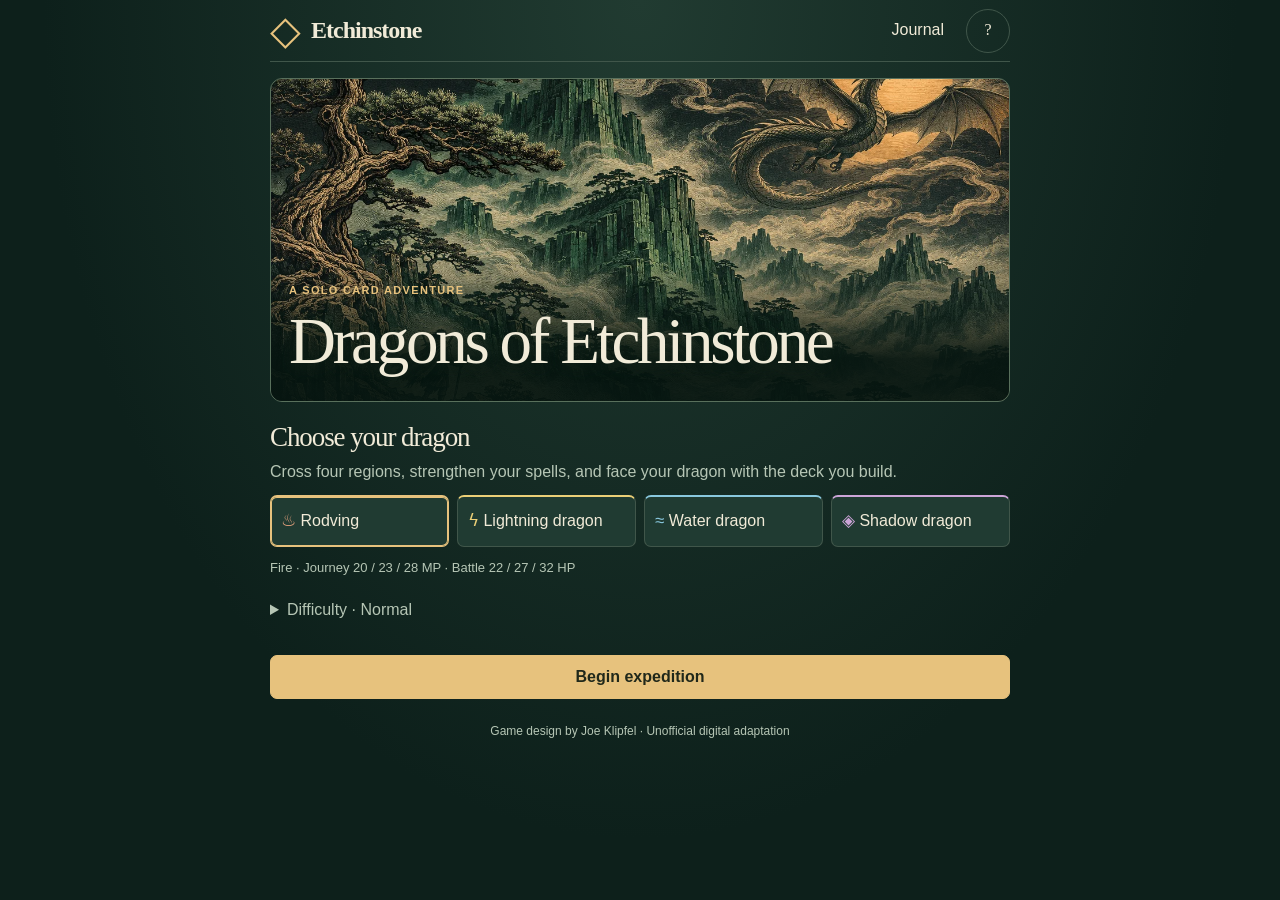
==== public/index.html @ ca99e6ba "feat: implement playable offline Dragons of Etchinstone campaign" ====
<!doctype html>
<html lang="en">
  <head>
    <meta charset="utf-8" />
    <meta
      name="viewport"
      content="width=device-width, initial-scale=1, viewport-fit=cover"
    />
    <meta name="theme-color" content="#102821" />
    <meta name="apple-mobile-web-app-capable" content="yes" />
    <link rel="manifest" href="./manifest.webmanifest" />
    <link rel="apple-touch-icon" href="./icon-192.png" />
    <title>Dragons of Etchinstone</title>
    <link rel="stylesheet" href="./style.css" />
  </head>
  <body>
    <header>
      <span class="mark" aria-hidden="true">◇</span><strong>Etchinstone</strong
      ><button id="journal" aria-label="Open expedition journal">Journal</button
      ><button id="help" aria-label="How to play">?</button>
    </header>
    <main id="app"></main>
    <dialog id="panel">
      <form method="dialog">
        <button autofocus class="close">Close</button>
      </form>
      <div id="details"></div>
    </dialog>
    <div aria-live="polite" id="status"></div>
    <script type="module" src="./app.mjs"></script>
  </body>
</html>
---- public/style.css ----
:root {
  color-scheme: dark;
  --ink: #f1ebd8;
  --muted: #b6c6b5;
  --gold: #e7c27d;
  --bg: #0d201b;
  --edge: #40564a;
  --panel: #193229;
  font:
    16px/1.42 "Avenir Next",
    Avenir,
    -apple-system,
    sans-serif;
  color: var(--ink);
  background: var(--bg);
}
* {
  box-sizing: border-box;
}
body {
  margin: 0;
  padding: env(safe-area-inset-top) max(14px, env(safe-area-inset-right))
    max(24px, env(safe-area-inset-bottom)) max(14px, env(safe-area-inset-left));
  min-height: 100vh;
  background: radial-gradient(ellipse at 50% 0, #213b31, transparent 66%);
}
header,
main {
  max-width: 740px;
  margin: auto;
}
header {
  display: flex;
  align-items: center;
  gap: 10px;
  height: 62px;
  border-bottom: 1px solid var(--edge);
}
header strong {
  font:
    600 24px Georgia,
    serif;
  letter-spacing: -1px;
  flex: 1;
}
.mark {
  color: var(--gold);
  font: 40px Georgia;
}
button,
select {
  font: inherit;
  color: inherit;
  background: #203b32;
  border: 1px solid var(--edge);
  border-radius: 7px;
  padding: 8px 12px;
  min-height: 44px;
  cursor: pointer;
  touch-action: manipulation;
}
button:disabled {
  opacity: 0.44;
  cursor: default;
}
button:focus-visible,
select:focus-visible {
  outline: 3px solid var(--gold);
  outline-offset: 2px;
}
button[aria-pressed="true"],
.selected {
  border-color: var(--gold);
  box-shadow: inset 0 0 0 1px var(--gold);
}
header button {
  background: transparent;
  border: 0;
}
#help {
  font-family: Georgia;
  border: 1px solid var(--edge);
  width: 44px;
  border-radius: 50%;
}
main {
  padding-top: 16px;
}
h1,
h2,
h3,
p {
  margin: 0;
}
h1,
h2,
h3,
.cname {
  font-family: Georgia, "Times New Roman", serif;
  font-weight: 500;
  line-height: 1.1;
}
h1 {
  font-size: clamp(36px, 8vw, 65px);
  letter-spacing: -0.05em;
}
h2 {
  font-size: 27px;
  letter-spacing: -0.04em;
}
h3 {
  font-size: 21px;
}
p {
  color: var(--muted);
  margin: 8px 0 12px;
}
.over,
small,
.stat {
  font-weight: 700;
  font-size: 11px;
  letter-spacing: 0.12em;
  text-transform: uppercase;
}
.over {
  color: var(--gold);
  margin-bottom: 7px;
}
.cover,
.banner {
  background: #234037 url("./vale.webp") center 45% / cover;
  border: 1px solid #59705c;
  border-radius: 12px;
  overflow: hidden;
  position: relative;
}
.cover {
  display: flex;
  align-items: flex-end;
  min-height: clamp(235px, 36vh, 375px);
}
.cover > div,
.banner > div {
  width: 100%;
  padding: 24px 18px;
  background: linear-gradient(transparent, rgba(6, 21, 16, 0.94) 70%);
}
.cover h1 {
  max-width: 9em;
  text-shadow: 0 2px 15px #15251a;
}
.banner > div {
  padding: 42px 16px 12px;
}
.banner h1 {
  font-size: 32px;
}
.section {
  margin: 21px 0;
}
.line,
.actions,
.stats {
  display: flex;
  align-items: center;
  gap: 8px;
  flex-wrap: wrap;
}
.line {
  justify-content: space-between;
}
.line small,
.muted {
  color: var(--muted);
}
.dragons,
.cards {
  display: grid;
  grid-template-columns: repeat(2, minmax(0, 1fr));
  gap: 8px;
  margin: 12px 0;
}
.dragon,
.card {
  text-align: left;
  position: relative;
  overflow: hidden;
}
.dragon {
  padding: 12px 10px;
  border-top: 2px solid var(--el);
}
.glyph {
  color: var(--el);
  font-size: 17px;
}
.fire {
  --el: #efa780;
}
.water {
  --el: #89c8de;
}
.lightning {
  --el: #ebcf77;
}
.shadow {
  --el: #cca5d8;
}
.primary {
  width: 100%;
  background: var(--gold);
  border-color: var(--gold);
  color: #20281a;
  font-weight: 750;
}
.primary,
.wide {
  margin-top: 10px;
}
.wide {
  width: 100%;
}
.enc,
.box {
  padding: 14px;
  background: #172e26;
  border: 1px solid var(--edge);
  border-radius: 10px;
  margin-top: 12px;
}
.stats {
  color: var(--muted);
  font-size: 14px;
  margin: 8px 0 0;
}
.stat {
  padding: 4px 8px;
  background: #2a4135;
  color: #e5e9d8;
  border-radius: 4px;
  letter-spacing: 0.03em;
}
.slots {
  display: grid;
  grid-template-columns: repeat(3, minmax(0, 1fr));
  gap: 6px;
  margin: 8px 0;
}
.slot {
  background: #14271e;
  text-align: left;
  min-height: 57px;
  padding: 6px;
}
.slot small {
  display: block;
  color: var(--gold);
  font-size: 10px;
}
.slot span {
  font: 15px Georgia;
}
.card {
  padding: 10px;
  border-color: #536251;
  border-left: 3px solid var(--el);
  background: linear-gradient(130deg, #2a4034, #192c25);
}
.card .line {
  font-size: 11px;
  color: var(--el);
  font-weight: 700;
}
.cname {
  display: block;
  font-size: 20px;
  margin: 5px 0 8px;
}
.card .numbers {
  display: block;
  font-size: 12px;
  color: #e2e6d6;
  line-height: 1.55;
}
.foot,
.hint {
  color: var(--muted);
  font-size: 13px;
  margin: 7px 0;
}
.result {
  font-size: 17px;
  color: var(--gold);
}
.tag {
  font-size: 12px;
  color: var(--gold);
}
select {
  max-width: 100%;
}
dialog {
  width: min(95vw, 510px);
  max-height: 82dvh;
  color: var(--ink);
  background: #162e25;
  border: 1px solid #6b806c;
  border-radius: 12px;
  padding: 20px;
}
dialog::backdrop {
  background: #040d09b8;
}
.close {
  float: right;
}
dialog h2 {
  padding-right: 60px;
  margin: 8px 0 18px;
}
dialog h3 {
  margin-top: 18px;
}
dialog li {
  margin-bottom: 8px;
}
.journal {
  padding: 10px 0;
  border-bottom: 1px solid var(--edge);
}
#status {
  position: fixed;
  bottom: 0;
  color: var(--gold);
  background: var(--bg);
}
.actions {
  margin-top: 10px;
}
details {
  margin: 12px 0;
  color: var(--muted);
}
summary {
  cursor: pointer;
  min-height: 44px;
  padding: 10px 0;
}
.check {
  display: flex;
  align-items: center;
  gap: 9px;
  min-height: 44px;
}
.check input {
  width: 19px;
  height: 19px;
}
footer {
  color: var(--muted);
  text-align: center;
  font-size: 12px;
  margin: 24px 0;
}
button:hover:enabled {
  filter: brightness(1.1);
}
@media (min-width: 650px) {
  .cards {
    grid-template-columns: repeat(4, minmax(0, 1fr));
  }
  .dragons {
    grid-template-columns: repeat(4, 1fr);
  }
}
@media (max-width: 370px) {
  body {
    padding-inline: 9px;
  }
  .card {
    padding: 7px;
  }
  .cname {
    font-size: 17px;
  }
}
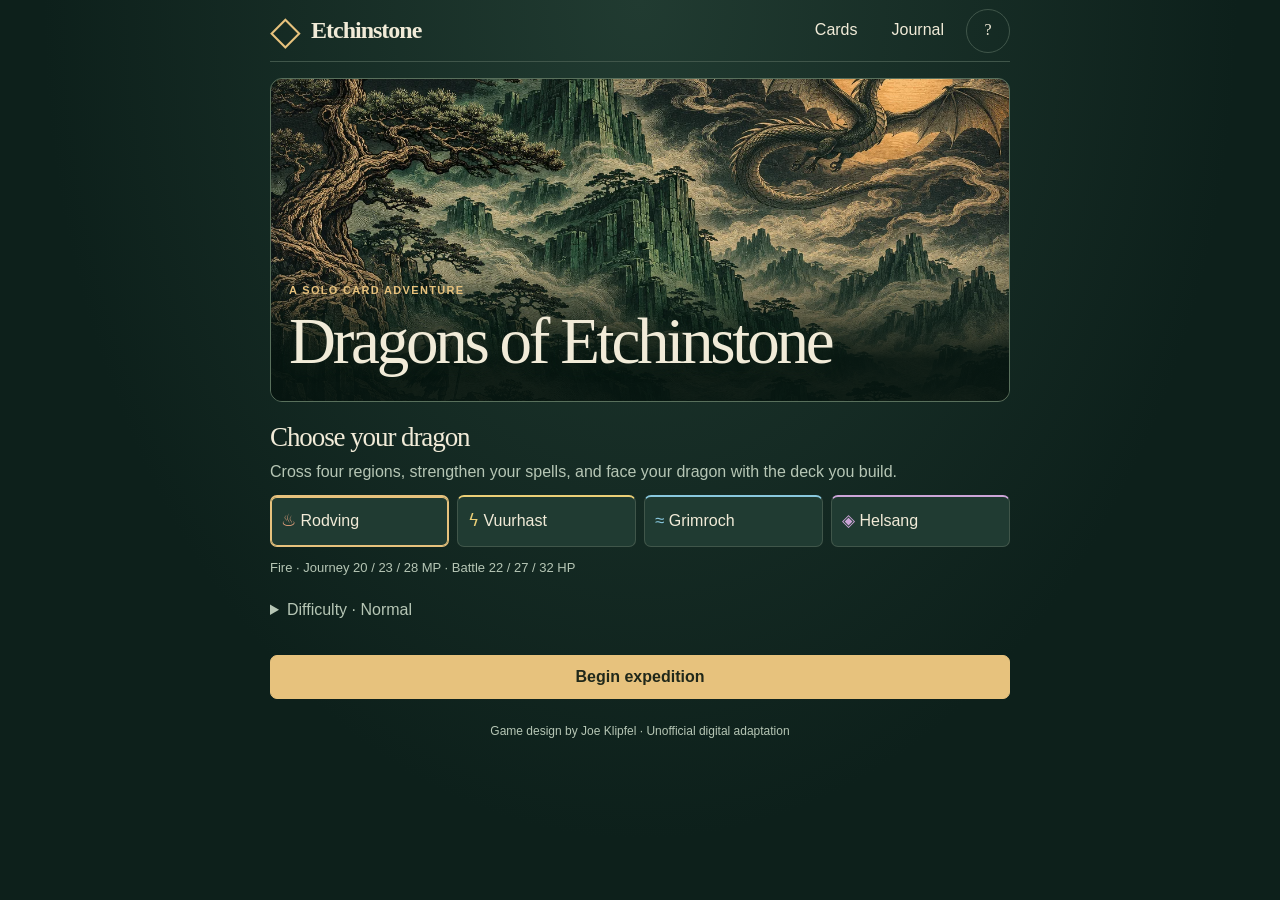
==== commit 56cd468c: "feat: show printed mage and encounter cards offline" ====
--- a/public/index.html
+++ b/public/index.html
@@ -16,6 +16,7 @@
   <body>
     <header>
       <span class="mark" aria-hidden="true">◇</span><strong>Etchinstone</strong
+      ><button id="printed" aria-label="View printed cards">Cards</button
       ><button id="journal" aria-label="Open expedition journal">Journal</button
       ><button id="help" aria-label="How to play">?</button>
     </header>
--- a/public/style.css
+++ b/public/style.css
@@ -385,3 +385,58 @@
     font-size: 17px;
   }
 }
+.printed {
+  display: none;
+  background-repeat: no-repeat;
+  border-radius: 4px;
+}
+.has-powers .powers {
+  display: block;
+  background-image: var(--powers-image);
+  background-size: 800% 800%;
+  aspect-ratio: 825/568;
+  margin: 6px 0;
+}
+.has-enemies .enemies,
+.has-journeys .journeys {
+  display: block;
+  background-size: 400% 400%;
+  float: left;
+  width: 72px;
+  margin: 0 12px 5px 0;
+}
+.enemies {
+  background-image: var(--enemies-image);
+  aspect-ratio: 148/192;
+}
+.journeys {
+  background-image: var(--journeys-image);
+  aspect-ratio: 148/170;
+}
+.enc {
+  display: flow-root;
+}
+#details:has(#print-face) label {
+  display: block;
+  margin: 10px 0;
+}
+#print-face {
+  margin-top: 14px;
+}
+.has-powers .art-wait {
+  display: none;
+}
+@media (max-width: 440px) {
+  header {
+    gap: 4px;
+  }
+  header .mark {
+    display: none;
+  }
+  header strong {
+    font-size: 21px;
+  }
+  header button {
+    padding-inline: 8px;
+  }
+}
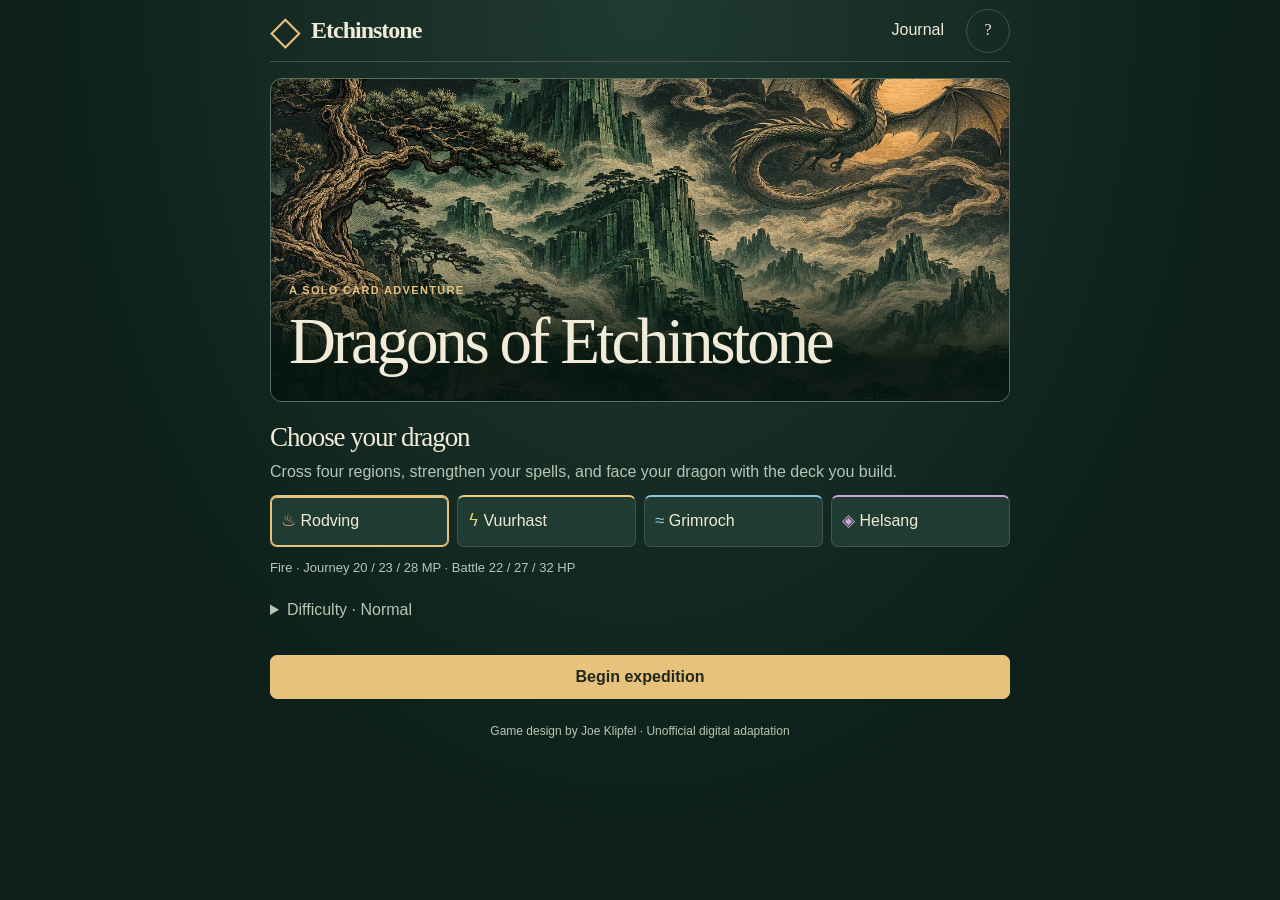
==== commit b3ad3a3f: "feat: enlarge mage cards directly in play" ====
--- a/public/index.html
+++ b/public/index.html
@@ -16,7 +16,6 @@
   <body>
     <header>
       <span class="mark" aria-hidden="true">◇</span><strong>Etchinstone</strong
-      ><button id="printed" aria-label="View printed cards">Cards</button
       ><button id="journal" aria-label="Open expedition journal">Journal</button
       ><button id="help" aria-label="How to play">?</button>
     </header>
@@ -27,6 +26,18 @@
       </form>
       <div id="details"></div>
     </dialog>
+    <dialog
+      id="card-view"
+      aria-labelledby="card-title"
+      aria-describedby="card-level"
+    >
+      <form method="dialog">
+        <button autofocus class="close">Close</button>
+      </form>
+      <h2 id="card-title"></h2>
+      <p id="card-level"></p>
+      <div id="print-face"></div>
+    </dialog>
     <div aria-live="polite" id="status"></div>
     <script type="module" src="./app.mjs"></script>
   </body>
--- a/public/style.css
+++ b/public/style.css
@@ -416,9 +416,20 @@
 .enc {
   display: flow-root;
 }
-#details:has(#print-face) label {
-  display: block;
-  margin: 10px 0;
+.card-pair {
+  display: flex;
+  flex-direction: column;
+  min-width: 0;
+}
+.card-pair > .card {
+  flex: 1;
+  border-radius: 7px 7px 0 0;
+}
+.enlarge {
+  width: 100%;
+  border-top: 0;
+  border-radius: 0 0 7px 7px;
+  font-size: 14px;
 }
 #print-face {
   margin-top: 14px;
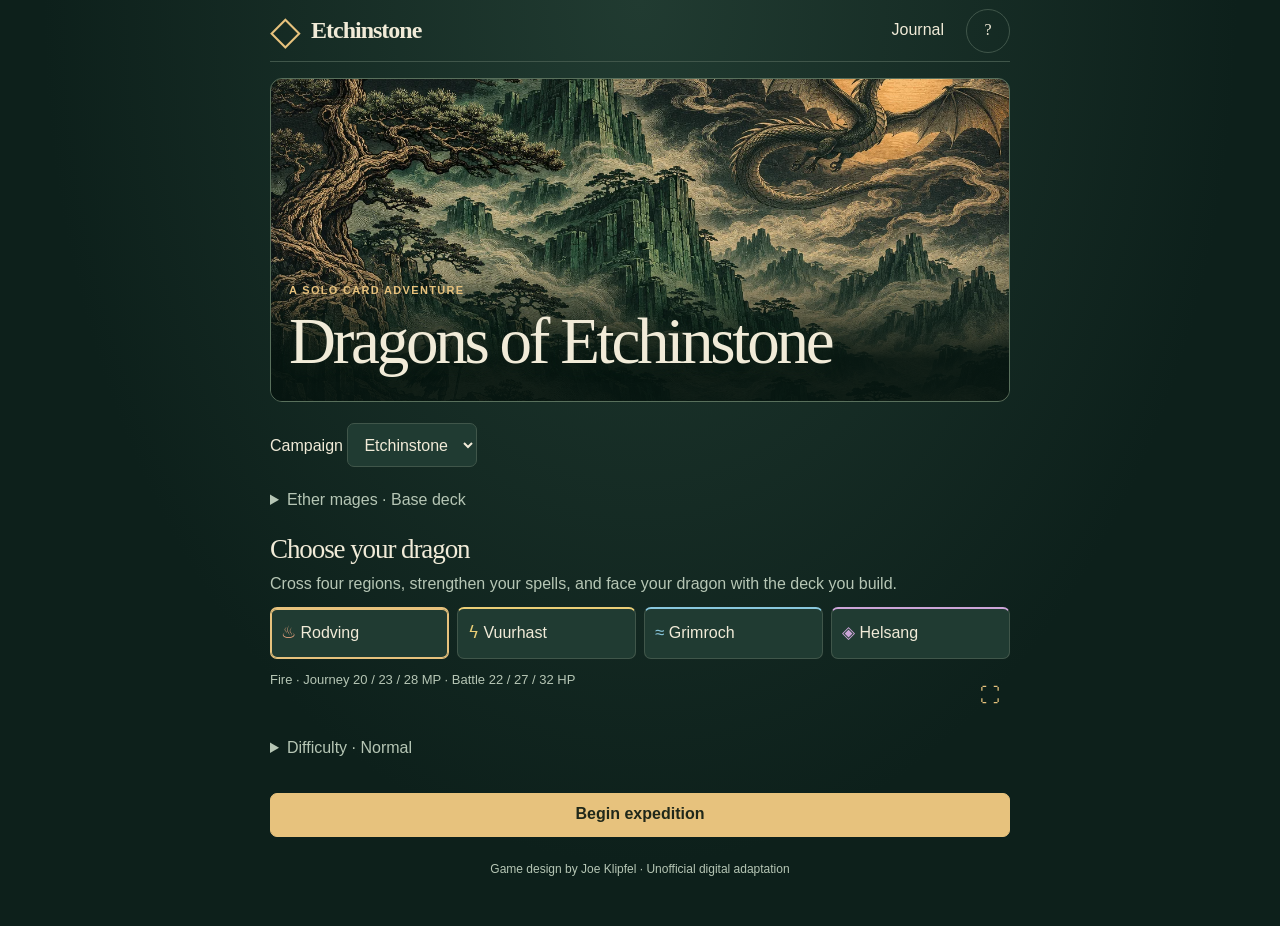
==== commit 7683af1e: "feat: browse card levels and enlarge region and boss cards" ====
--- a/public/index.html
+++ b/public/index.html
@@ -36,6 +36,25 @@
       </form>
       <h2 id="card-title"></h2>
       <p id="card-level"></p>
+      <div
+        id="level-buttons"
+        role="group"
+        aria-label="Preview card level"
+        hidden
+      >
+        <button type="button" data-action="view-level" value="1">
+          Level 1
+        </button>
+        <button type="button" data-action="view-level" value="2">
+          Level 2
+        </button>
+        <button type="button" data-action="view-level" value="3">
+          Level 3
+        </button>
+        <button type="button" data-action="view-level" value="4">
+          Level 4
+        </button>
+      </div>
       <div id="print-face"></div>
     </dialog>
     <div aria-live="polite" id="status"></div>
--- a/public/style.css
+++ b/public/style.css
@@ -451,3 +451,74 @@
     padding-inline: 8px;
   }
 }
+.north-print {
+  display: block;
+  width: 100%;
+  height: auto;
+  margin: 6px 0;
+  border-radius: 4px;
+}
+.mage-options {
+  display: grid;
+  gap: 8px;
+  margin: 12px 0;
+}
+.mage-options label,
+details label:has(input[type="file"]) {
+  display: grid;
+  gap: 4px;
+}
+input[type="file"] {
+  max-width: 100%;
+}
+#level-buttons:not([hidden]) {
+  display: grid;
+  grid-template-columns: repeat(4, 1fr);
+  gap: 5px;
+}
+#level-buttons button {
+  padding-inline: 2px;
+  min-height: 44px;
+}
+.inspect-surface {
+  position: relative;
+  padding-right: 44px;
+}
+.inspect-surface.banner {
+  padding-right: 0;
+}
+.inspect-surface.banner h1 {
+  padding-right: 32px;
+}
+.inspect-trigger {
+  position: absolute;
+  inset: 0;
+  width: 100%;
+  height: 100%;
+  z-index: 1;
+  border: 0;
+  background: transparent;
+  border-radius: inherit;
+  text-align: right;
+}
+.inspect-trigger span {
+  position: absolute;
+  right: 10px;
+  top: 10px;
+  color: var(--gold);
+  font-size: 20px;
+}
+.hint.inspect-surface {
+  min-height: 44px;
+}
+#card-view .enc .printed {
+  width: min(32%, 120px);
+}
+#card-view .stats {
+  font-size: 16px;
+}
+#card-view > form {
+  position: sticky;
+  top: 0;
+  z-index: 2;
+}
